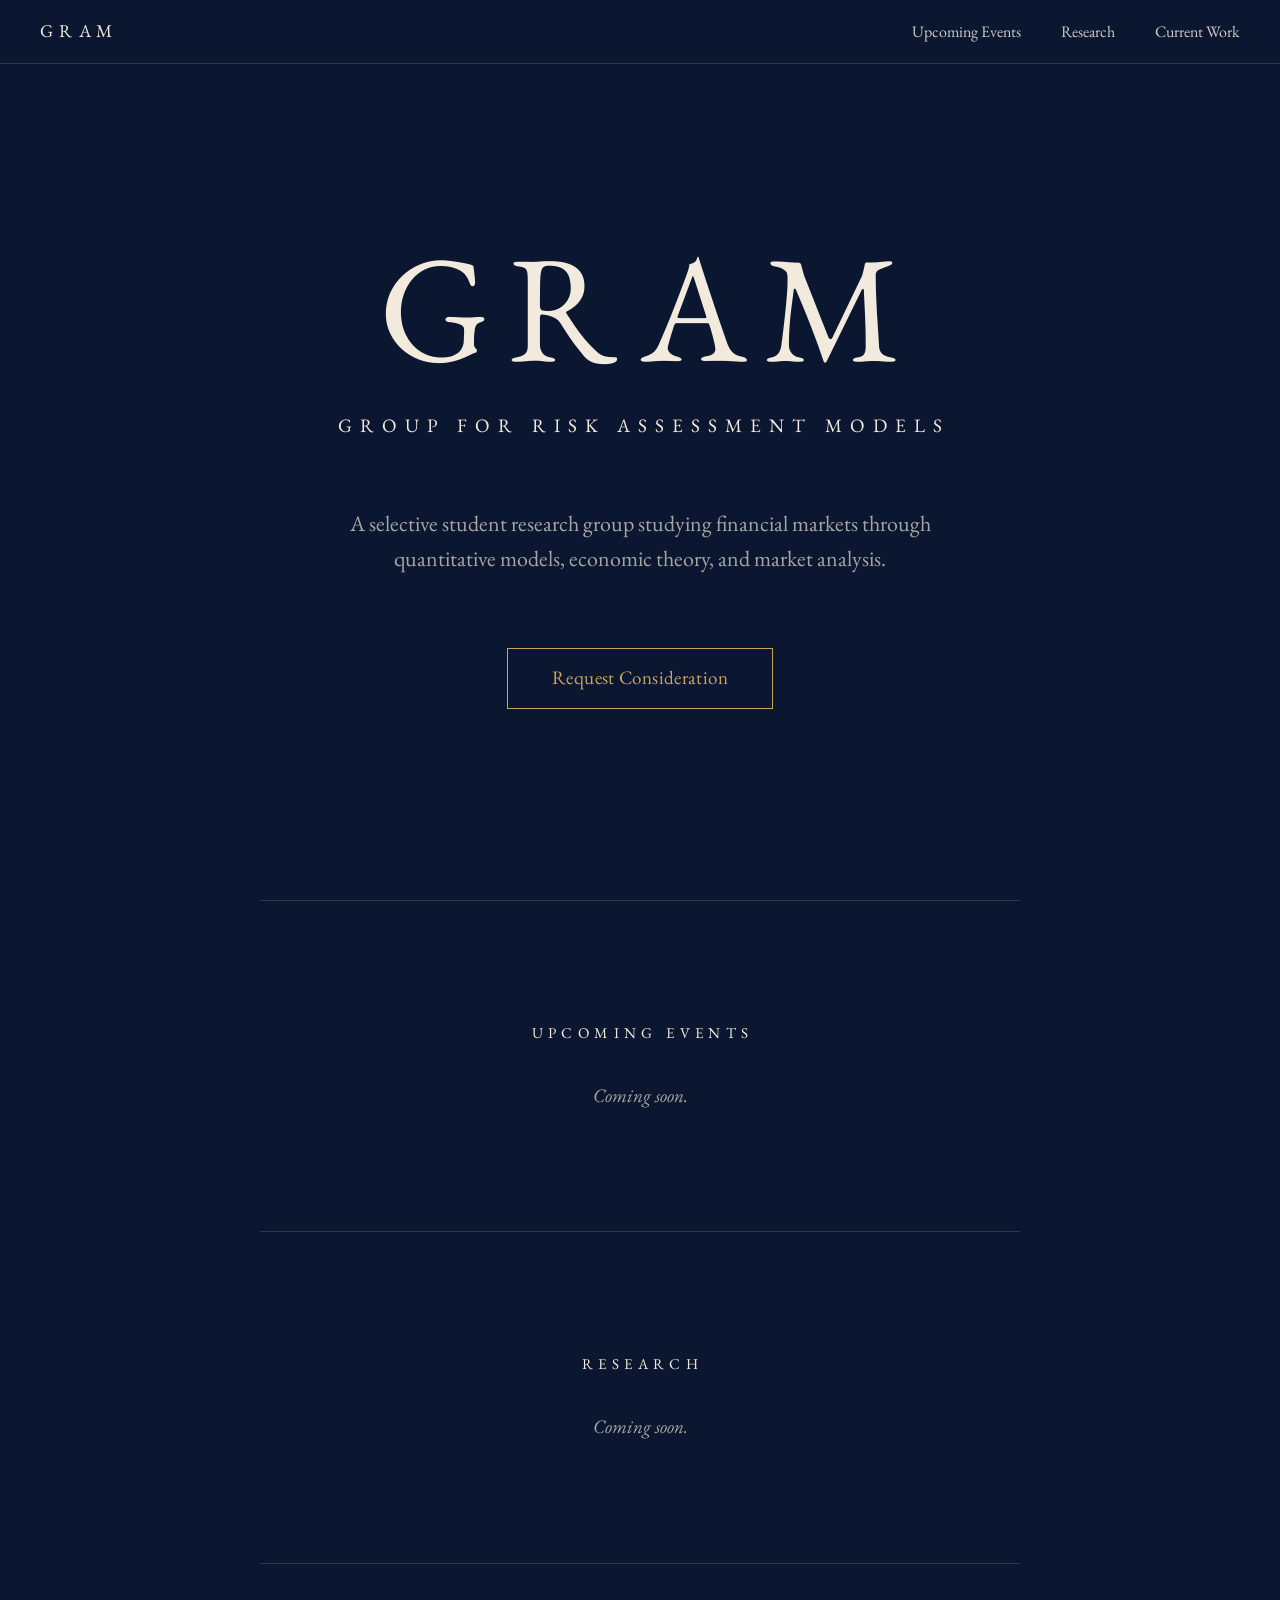
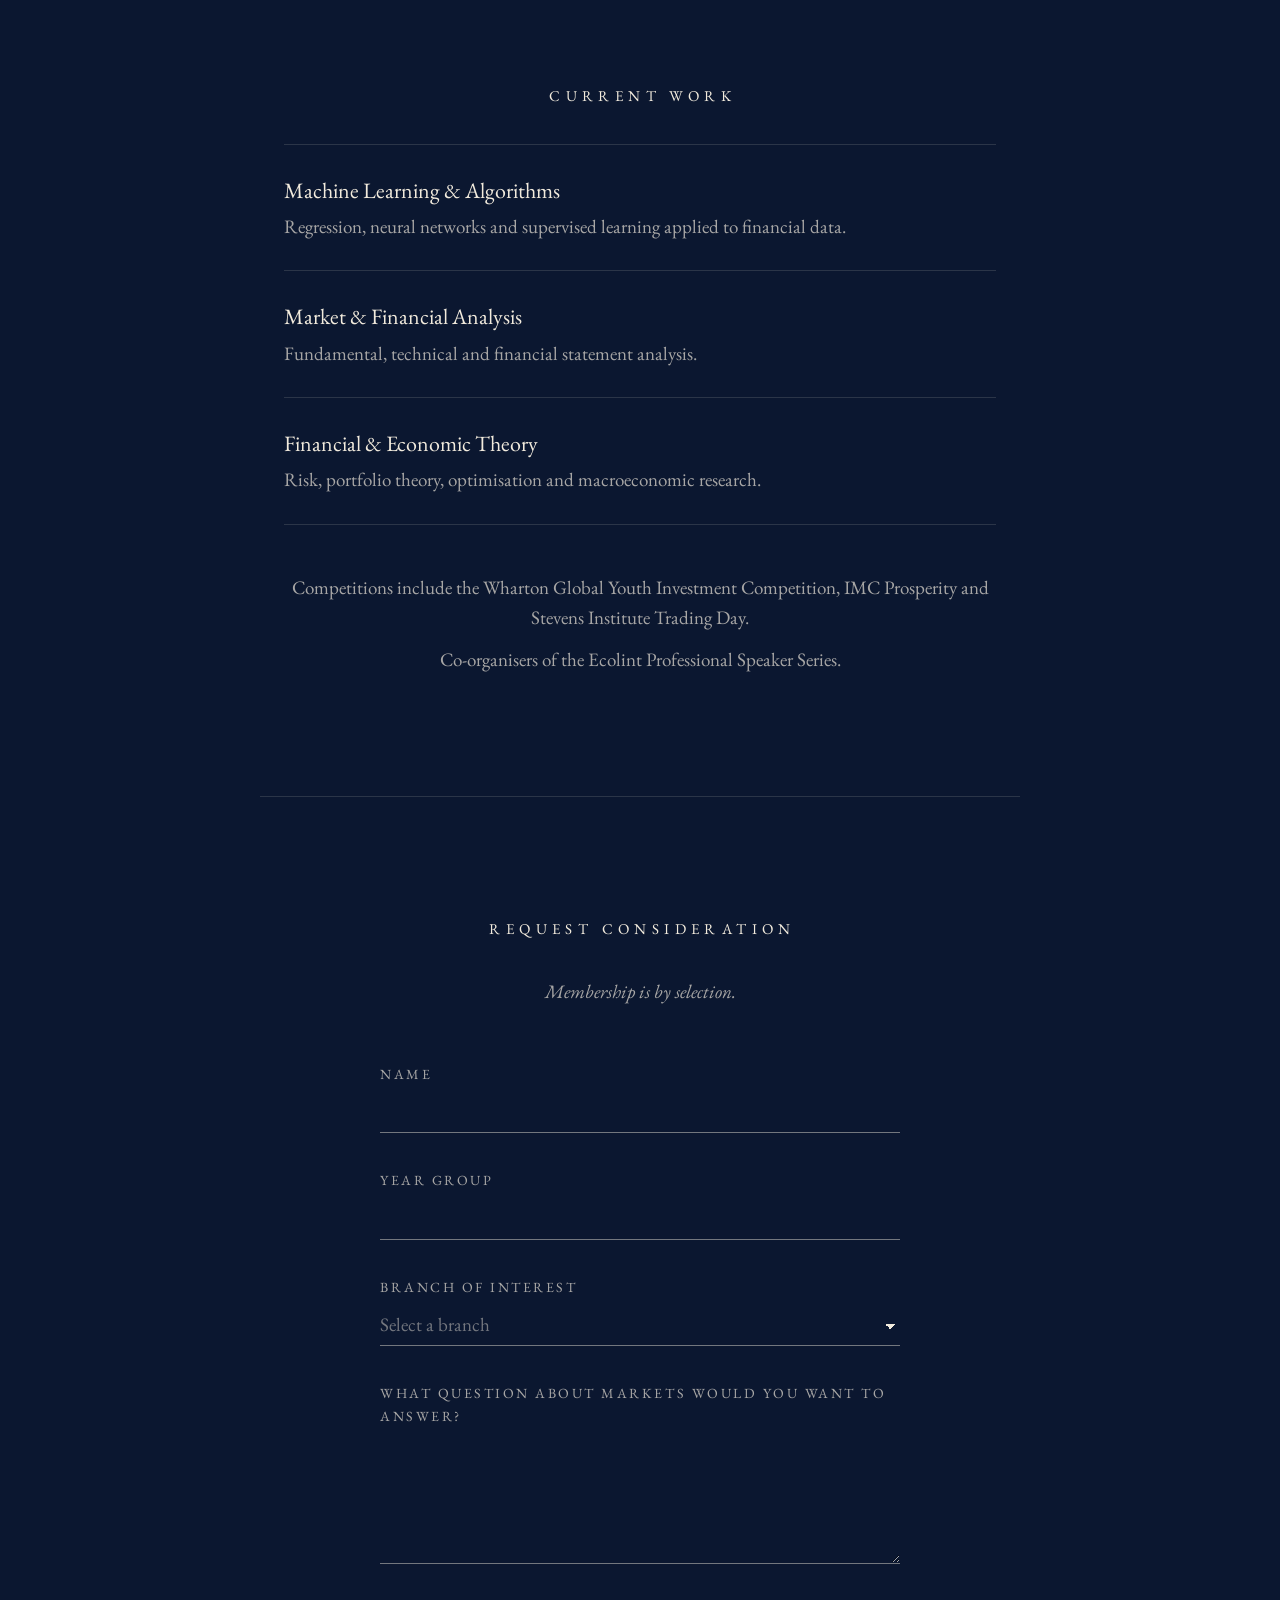
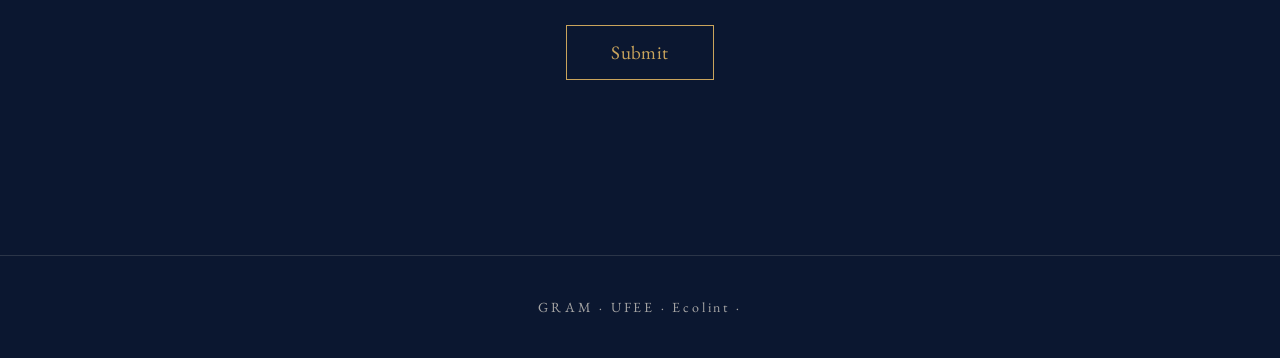
==== index.html @ 6371cf51 "Add files via upload This is the website" ====
<!DOCTYPE html>
<html lang="en">
<head>
<meta charset="UTF-8">
<meta name="viewport" content="width=device-width, initial-scale=1.0">
<title>GRAM — Group for Risk Assessment Models</title>
<meta name="description" content="GRAM is a selective student research group at Ecolint studying financial markets through quantitative models, economic theory, and market analysis.">
<link rel="preconnect" href="https://fonts.googleapis.com">
<link rel="preconnect" href="https://fonts.gstatic.com" crossorigin>
<link href="https://fonts.googleapis.com/css2?family=EB+Garamond:ital,wght@0,400;0,500;1,400&display=swap" rel="stylesheet">
<style>
  :root {
    --navy: #0B1730;
    --ivory: #F2EBDD;
    --gold: #C9A45C;
    --line: rgba(242, 235, 221, 0.14);
    --muted: rgba(242, 235, 221, 0.68);
    --bar: 64px;
  }

  *, *::before, *::after { box-sizing: border-box; margin: 0; padding: 0; }

  html { scroll-behavior: smooth; -webkit-text-size-adjust: 100%; }

  body {
    background: var(--navy);
    color: var(--ivory);
    font-family: "EB Garamond", Garamond, "Times New Roman", serif;
    font-size: 19px;
    line-height: 1.6;
    -webkit-font-smoothing: antialiased;
    overflow-x: hidden;
  }

  a { color: inherit; text-decoration: none; }

  ::selection { background: var(--gold); color: var(--navy); }

  /* Top bar */
  .bar {
    position: fixed;
    inset: 0 0 auto 0;
    height: var(--bar);
    display: flex;
    align-items: center;
    justify-content: space-between;
    padding: 0 40px;
    background: var(--navy);
    border-bottom: 1px solid var(--line);
    z-index: 10;
  }
  .bar .mark {
    font-size: 18px;
    letter-spacing: 0.32em;
  }
  .bar nav { display: flex; gap: 40px; }
  .bar nav a {
    font-size: 16px;
    color: var(--ivory);
    opacity: 0.85;
    transition: opacity 200ms ease, color 200ms ease;
  }
  .bar nav a:hover { opacity: 1; color: var(--gold); }

  /* Hero */
  .hero {
    min-height: 100vh;
    min-height: 100svh;
    display: flex;
    flex-direction: column;
    align-items: center;
    justify-content: center;
    text-align: center;
    padding: calc(var(--bar) + 48px) 24px 72px;
  }
  .hero h1 {
    font-weight: 400;
    font-size: clamp(76px, 15vw, 152px);
    line-height: 1;
    letter-spacing: 0.12em;
    margin-right: -0.12em; /* balance trailing letter-spacing */
    cursor: default;
    user-select: none;
  }
  /* Letters light up when touched: quick to warm, slow to fade */
  .hero h1 span {
    transition: color 1400ms ease, text-shadow 1400ms ease;
  }
  .hero h1 span.lit {
    color: var(--gold);
    text-shadow: 0 0 14px rgba(201, 164, 92, 0.35), 0 0 42px rgba(201, 164, 92, 0.18);
    transition-duration: 350ms;
    transition-timing-function: ease-out;
  }
  .hero .full {
    margin-top: 28px;
    font-size: clamp(12px, 1.7vw, 19px);
    letter-spacing: clamp(0.2em, 1vw, 0.42em);
    margin-right: calc(-1 * clamp(0.2em, 1vw, 0.42em));
    text-transform: uppercase;
    font-weight: 400;
  }
  .hero .tagline {
    margin-top: 64px;
    max-width: 640px;
    font-size: clamp(18px, 2vw, 22px);
    color: var(--muted);
  }

  .btn {
    display: inline-block;
    margin-top: 72px;
    padding: 14px 44px;
    background: transparent;
    border: 1px solid var(--gold);
    color: var(--gold);
    font-family: inherit;
    font-size: 19px;
    letter-spacing: 0.02em;
    cursor: pointer;
    transition: background-color 250ms ease, color 250ms ease;
  }
  .btn:hover, .btn:focus-visible {
    background: var(--gold);
    color: var(--navy);
    outline: none;
  }

  /* Sections */
  section.block {
    max-width: 760px;
    margin: 0 auto;
    padding: 120px 24px;
    text-align: center;
    scroll-margin-top: var(--bar);
  }
  .rule {
    max-width: 760px;
    margin: 0 auto;
    border: 0;
    border-top: 1px solid var(--line);
  }
  section.block h2 {
    font-weight: 400;
    font-size: 15px;
    letter-spacing: 0.36em;
    margin-right: -0.36em;
    text-transform: uppercase;
    margin-bottom: 36px;
  }
  .soon {
    font-style: italic;
    color: var(--muted);
  }

  .branches {
    list-style: none;
    text-align: left;
    border-top: 1px solid var(--line);
  }
  .branches li {
    padding: 28px 0;
    border-bottom: 1px solid var(--line);
  }
  .branches .name {
    display: block;
    font-size: 22px;
    margin-bottom: 4px;
  }
  .branches .desc { color: var(--muted); }

  .note {
    margin-top: 48px;
    color: var(--muted);
  }
  .note + .note { margin-top: 12px; }

  /* Form */
  .lead {
    font-style: italic;
    color: var(--muted);
    margin-bottom: 56px;
  }
  form {
    max-width: 520px;
    margin: 0 auto;
    text-align: left;
  }
  .field { margin-bottom: 36px; }
  .field label {
    display: block;
    font-size: 14px;
    letter-spacing: 0.18em;
    text-transform: uppercase;
    color: var(--muted);
    margin-bottom: 6px;
    transition: color 200ms ease;
  }
  .field:focus-within label { color: var(--gold); }
  .field input,
  .field select,
  .field textarea {
    width: 100%;
    background: transparent;
    border: 0;
    border-bottom: 1px solid rgba(242, 235, 221, 0.45);
    border-radius: 0;
    color: var(--ivory);
    font-family: inherit;
    font-size: 19px;
    padding: 8px 0;
    outline: none;
    transition: border-color 200ms ease;
    -webkit-appearance: none;
    appearance: none;
  }
  .field textarea { resize: vertical; min-height: 96px; line-height: 1.5; }
  .field select {
    cursor: pointer;
    background-image: linear-gradient(45deg, transparent 50%, var(--ivory) 50%), linear-gradient(135deg, var(--ivory) 50%, transparent 50%);
    background-position: calc(100% - 10px) 55%, calc(100% - 5px) 55%;
    background-size: 5px 5px, 5px 5px;
    background-repeat: no-repeat;
    padding-right: 24px;
  }
  .field select option { background: var(--navy); color: var(--ivory); }
  .field select:invalid { color: rgba(242, 235, 221, 0.45); }
  .field input:focus,
  .field select:focus,
  .field textarea:focus { border-bottom-color: var(--gold); }

  form .btn { margin-top: 16px; }
  .submit-row { text-align: center; }

  .status {
    margin-top: 24px;
    text-align: center;
    min-height: 1.6em;
    color: var(--muted);
  }
  .received {
    font-size: 22px;
    text-align: center;
  }

  /* Footer */
  footer {
    border-top: 1px solid var(--line);
    padding: 40px 24px;
    text-align: center;
    font-size: 14px;
    letter-spacing: 0.2em;
    color: var(--muted);
  }

  @media (max-width: 720px) {
    body { font-size: 18px; }
    .bar { padding: 0 16px; --bar: 56px; height: 56px; }
    .bar .mark { font-size: 15px; letter-spacing: 0.24em; }
    .bar nav { gap: 14px; }
    .bar nav a { font-size: 13px; }
    .hero { padding-left: 16px; padding-right: 16px; }
    .hero .tagline { margin-top: 44px; }
    .btn { margin-top: 52px; padding: 13px 32px; }
    section.block { padding: 88px 16px; scroll-margin-top: 56px; }
    .rule { margin: 0 16px; }
  }

  @media (max-width: 340px) {
    .bar .mark { display: none; }
    .bar { justify-content: center; }
  }

  @media (prefers-reduced-motion: reduce) {
    html { scroll-behavior: auto; }
    * { transition: none !important; }
  }
</style>
</head>
<body>

<header class="bar">
  <a href="#top" class="mark">GRAM</a>
  <nav>
    <a href="#events">Upcoming Events</a>
    <a href="#research">Research</a>
    <a href="#work">Current Work</a>
  </nav>
</header>

<main id="top">
  <section class="hero">
    <h1 aria-label="GRAM"><span aria-hidden="true">G</span><span aria-hidden="true">R</span><span aria-hidden="true">A</span><span aria-hidden="true">M</span></h1>
    <p class="full">Group for Risk Assessment Models</p>
    <p class="tagline">A selective student research group studying financial markets through quantitative models, economic theory, and market analysis.</p>
    <a href="#consideration" class="btn">Request Consideration</a>
  </section>

  <hr class="rule">

  <section class="block" id="events">
    <h2>Upcoming Events</h2>
    <p class="soon">Coming soon.</p>
  </section>

  <hr class="rule">

  <section class="block" id="research">
    <h2>Research</h2>
    <p class="soon">Coming soon.</p>
  </section>

  <hr class="rule">

  <section class="block" id="work">
    <h2>Current Work</h2>
    <ul class="branches">
      <li>
        <span class="name">Machine Learning &amp; Algorithms</span>
        <span class="desc">Regression, neural networks and supervised learning applied to financial data.</span>
      </li>
      <li>
        <span class="name">Market &amp; Financial Analysis</span>
        <span class="desc">Fundamental, technical and financial statement analysis.</span>
      </li>
      <li>
        <span class="name">Financial &amp; Economic Theory</span>
        <span class="desc">Risk, portfolio theory, optimisation and macroeconomic research.</span>
      </li>
    </ul>
    <p class="note">Competitions include the Wharton Global Youth Investment Competition, IMC Prosperity and Stevens Institute Trading Day.</p>
    <p class="note">Co-organisers of the Ecolint Professional Speaker Series.</p>
  </section>

  <hr class="rule">

  <section class="block" id="consideration">
    <h2>Request Consideration</h2>
    <p class="lead">Membership is by selection.</p>

    <form id="apply" action="https://formspree.io/f/mjyypdyb" method="POST">
      <input type="hidden" name="_subject" value="New GRAM consideration request">
      <input type="text" name="_gotcha" tabindex="-1" autocomplete="off" aria-hidden="true" style="position:absolute;left:-9999px">
      <div class="field">
        <label for="name">Name</label>
        <input id="name" name="name" type="text" autocomplete="name" required>
      </div>
      <div class="field">
        <label for="year">Year group</label>
        <input id="year" name="year_group" type="text" required>
      </div>
      <div class="field">
        <label for="branch">Branch of interest</label>
        <select id="branch" name="branch" required>
          <option value="" disabled selected>Select a branch</option>
          <option>Machine Learning &amp; Algorithms</option>
          <option>Market &amp; Financial Analysis</option>
          <option>Financial &amp; Economic Theory</option>
        </select>
      </div>
      <div class="field">
        <label for="question">What question about markets would you want to answer?</label>
        <textarea id="question" name="question" rows="4" required></textarea>
      </div>
      <div class="submit-row">
        <button type="submit" class="btn">Submit</button>
      </div>
      <p class="status" id="status" aria-live="polite"></p>
    </form>
  </section>
</main>

<footer>
  GRAM · UFEE · Ecolint · <span id="year"></span>
</footer>

<script>
  document.getElementById('year').textContent = new Date().getFullYear();

  // Light a letter while the cursor or a finger is on it
  (function () {
    var letters = document.querySelectorAll('.hero h1 span');
    letters.forEach(function (el) {
      el.addEventListener('mouseenter', function () { el.classList.add('lit'); });
      el.addEventListener('mouseleave', function () { el.classList.remove('lit'); });
    });

    function touch(e) {
      var t = e.touches[0];
      var hit = t && document.elementFromPoint(t.clientX, t.clientY);
      letters.forEach(function (el) { el.classList.toggle('lit', el === hit); });
    }
    var mark = document.querySelector('.hero h1');
    mark.addEventListener('touchstart', touch, { passive: true });
    mark.addEventListener('touchmove', touch, { passive: true });
    mark.addEventListener('touchend', function () {
      letters.forEach(function (el) { el.classList.remove('lit'); });
    });
  })();

  // Smooth-scroll in-page links, offset for the fixed bar
  document.querySelectorAll('a[href^="#"]').forEach(function (link) {
    link.addEventListener('click', function (e) {
      var id = link.getAttribute('href').slice(1);
      var target = id === 'top' ? null : document.getElementById(id);
      e.preventDefault();
      var bar = document.querySelector('.bar').offsetHeight;
      var y = target ? target.getBoundingClientRect().top + window.pageYOffset - bar : 0;
      var reduce = window.matchMedia('(prefers-reduced-motion: reduce)').matches;
      window.scrollTo({ top: y, behavior: reduce ? 'auto' : 'smooth' });
    });
  });

  var form = document.getElementById('apply');
  var status = document.getElementById('status');

  form.addEventListener('submit', function (e) {
    e.preventDefault();
    var button = form.querySelector('button');
    button.disabled = true;
    status.textContent = 'Sending.';

    fetch(form.action, {
      method: 'POST',
      body: new FormData(form),
      headers: { 'Accept': 'application/json' }
    }).then(function (res) {
      if (!res.ok) throw new Error();
      var done = document.createElement('p');
      done.className = 'received';
      done.textContent = 'Received. We will be in touch.';
      form.replaceWith(done);
    }).catch(function () {
      status.textContent = 'Not sent. Please try again.';
      button.disabled = false;
    });
  });
</script>
</body>
</html>
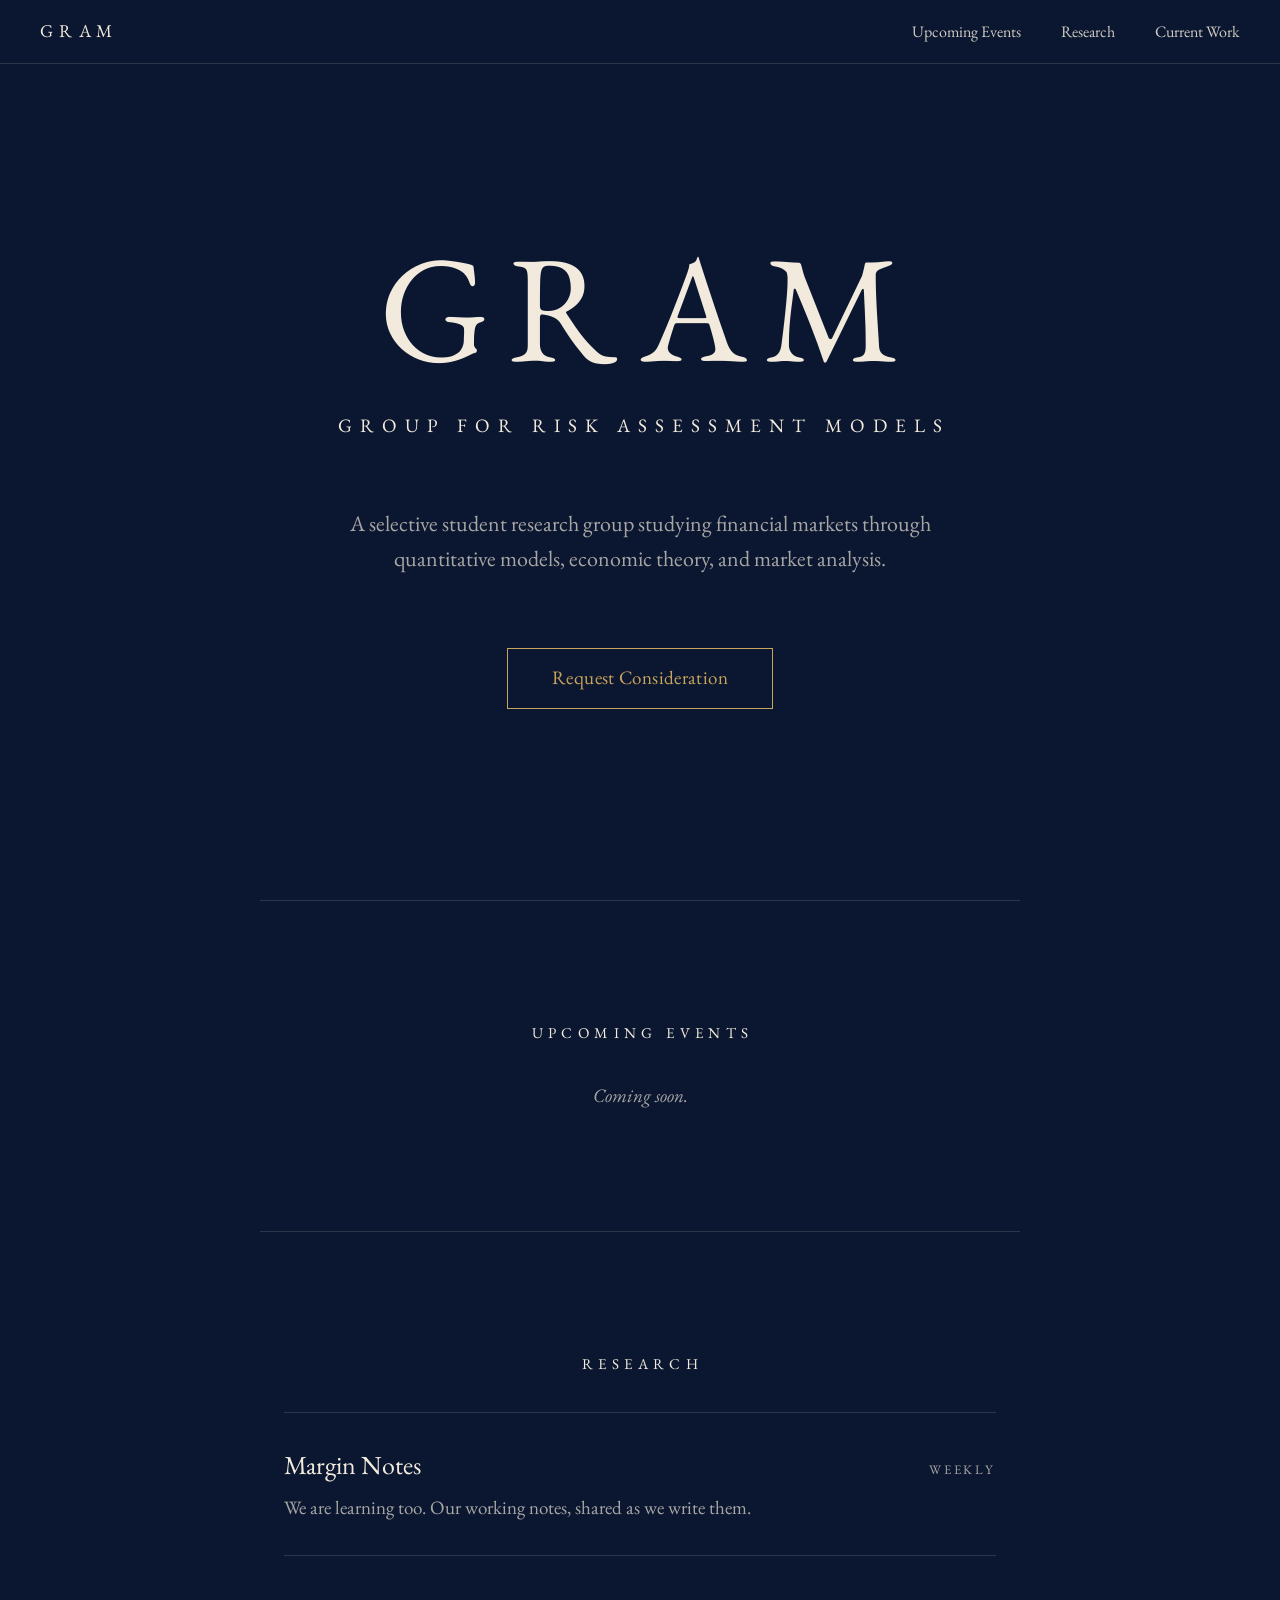
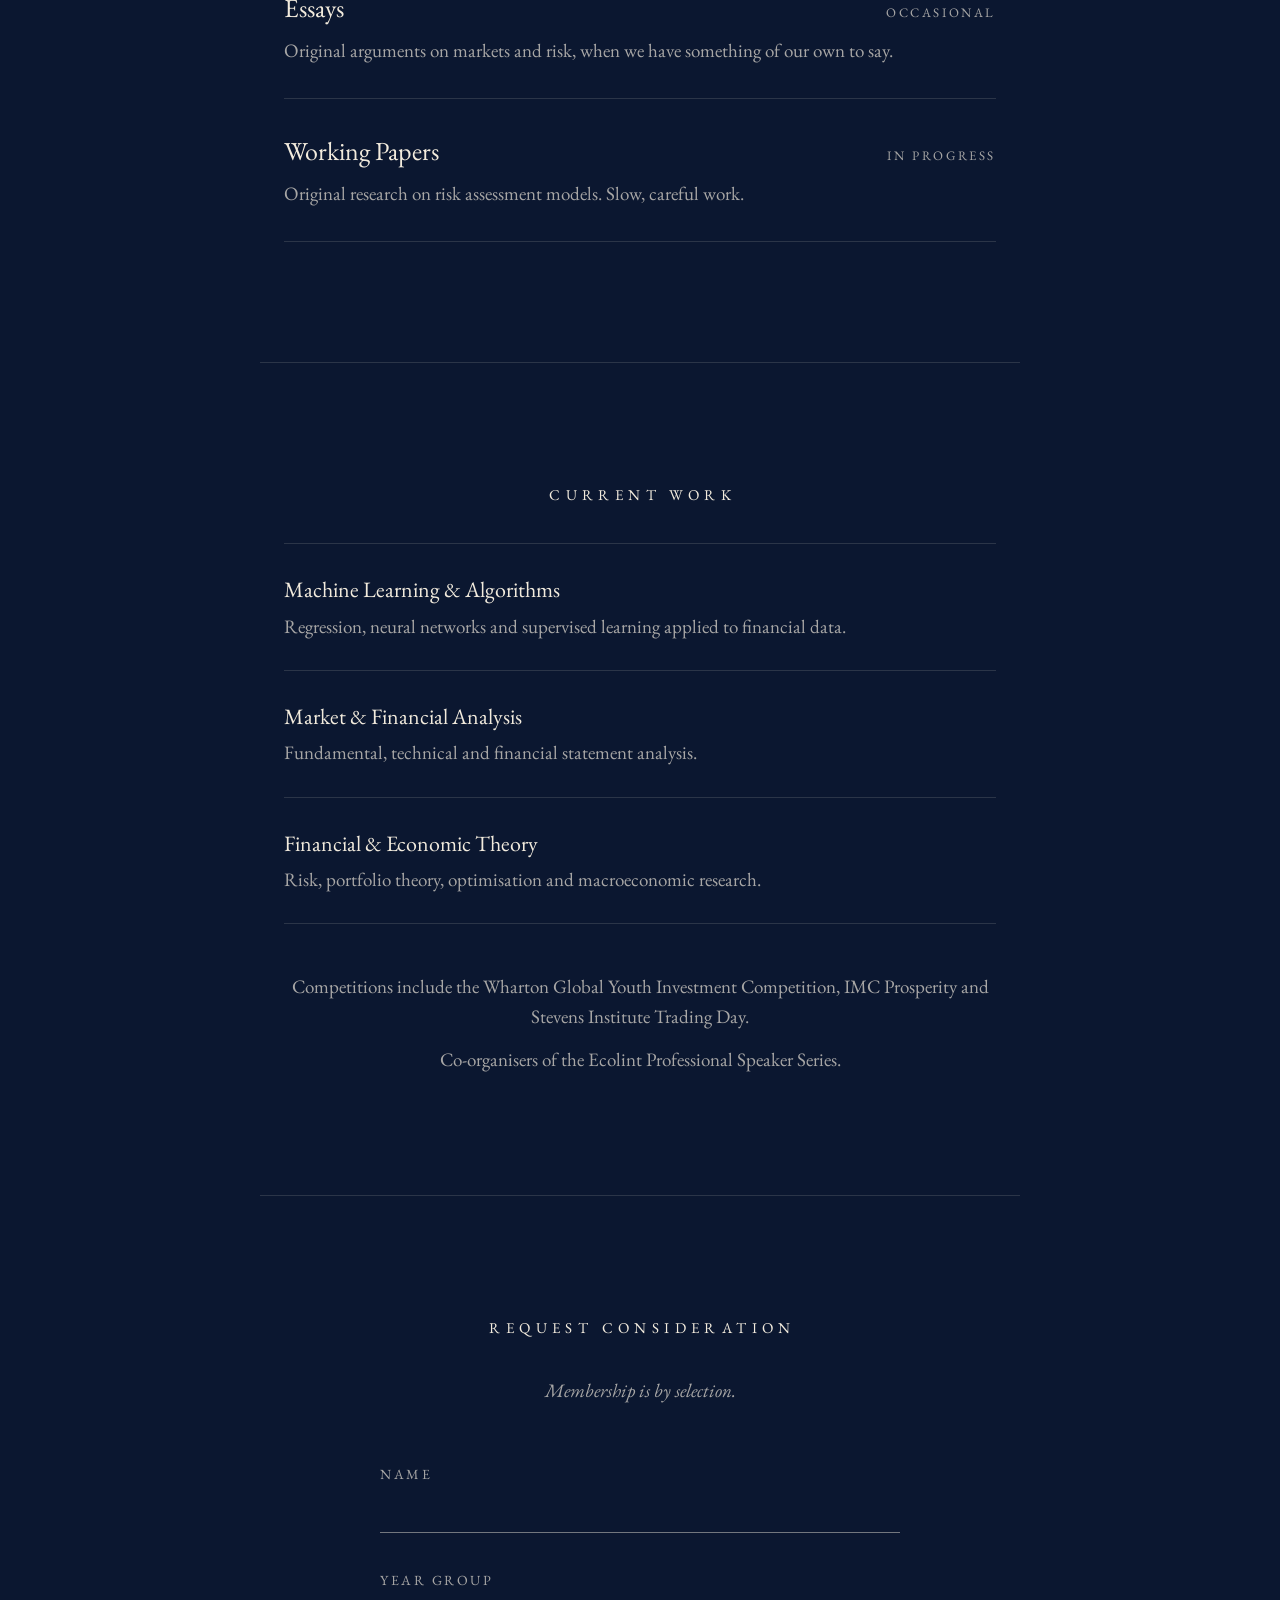
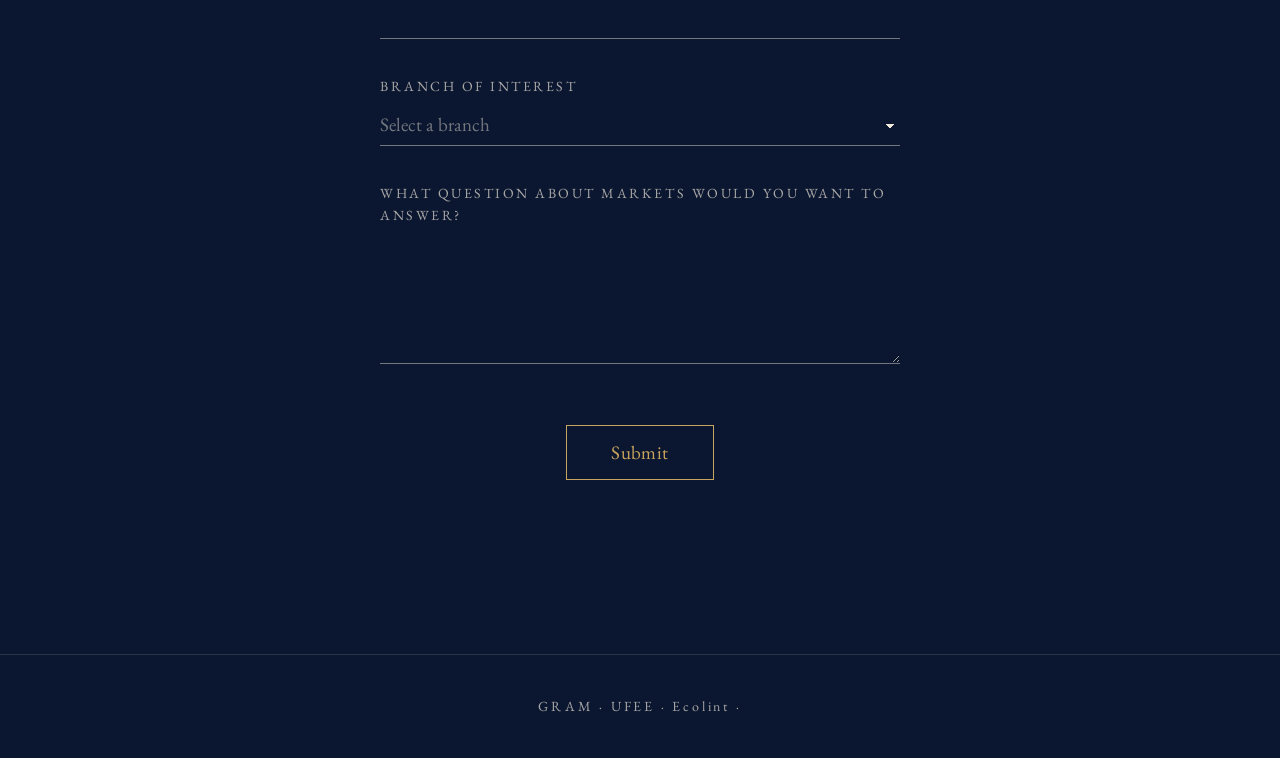
==== commit e8dadbec: "Add Research: Margin Notes, Essays and Working Papers Co-Authored-By: Claude Opus 5.5 <noreply@anthr" ====
--- a/index.html
+++ b/index.html
@@ -169,6 +169,40 @@
   }
   .branches .desc { color: var(--muted); }
 
+  /* Research series: each row opens its own page */
+  .series {
+    list-style: none;
+    text-align: left;
+    border-top: 1px solid var(--line);
+  }
+  .series a {
+    display: block;
+    padding: 32px 0;
+    border-bottom: 1px solid var(--line);
+  }
+  .series .top {
+    display: flex;
+    justify-content: space-between;
+    align-items: baseline;
+    gap: 16px;
+    margin-bottom: 6px;
+  }
+  .series .name {
+    font-size: 26px;
+    transition: color 250ms ease;
+  }
+  .series .cadence {
+    font-size: 13px;
+    letter-spacing: 0.2em;
+    text-transform: uppercase;
+    color: var(--muted);
+    white-space: nowrap;
+  }
+  .series .desc { color: var(--muted); }
+  .series a:hover .name,
+  .series a:focus-visible .name { color: var(--gold); }
+  .series a:focus-visible { outline: none; }
+
   .note {
     margin-top: 48px;
     color: var(--muted);
@@ -307,7 +341,26 @@
 
   <section class="block" id="research">
     <h2>Research</h2>
-    <p class="soon">Coming soon.</p>
+    <ul class="series">
+      <li>
+        <a href="margin-notes.html">
+          <span class="top"><span class="name">Margin Notes</span><span class="cadence">Weekly</span></span>
+          <span class="desc">We are learning too. Our working notes, shared as we write them.</span>
+        </a>
+      </li>
+      <li>
+        <a href="essays.html">
+          <span class="top"><span class="name">Essays</span><span class="cadence">Occasional</span></span>
+          <span class="desc">Original arguments on markets and risk, when we have something of our own to say.</span>
+        </a>
+      </li>
+      <li>
+        <a href="working-papers.html">
+          <span class="top"><span class="name">Working Papers</span><span class="cadence">In progress</span></span>
+          <span class="desc">Original research on risk assessment models. Slow, careful work.</span>
+        </a>
+      </li>
+    </ul>
   </section>
 
   <hr class="rule">
@@ -377,6 +430,12 @@
 <script>
   document.getElementById('year').textContent = new Date().getFullYear();
 
+  // Always open at the top: no restored scroll position, no #section jump
+  if ('scrollRestoration' in history) history.scrollRestoration = 'manual';
+  if (location.hash) history.replaceState(null, '', location.pathname + location.search);
+  window.scrollTo(0, 0);
+  window.addEventListener('load', function () { window.scrollTo(0, 0); });
+
   // Light a letter while the cursor or a finger is on it
   (function () {
     var letters = document.querySelectorAll('.hero h1 span');
